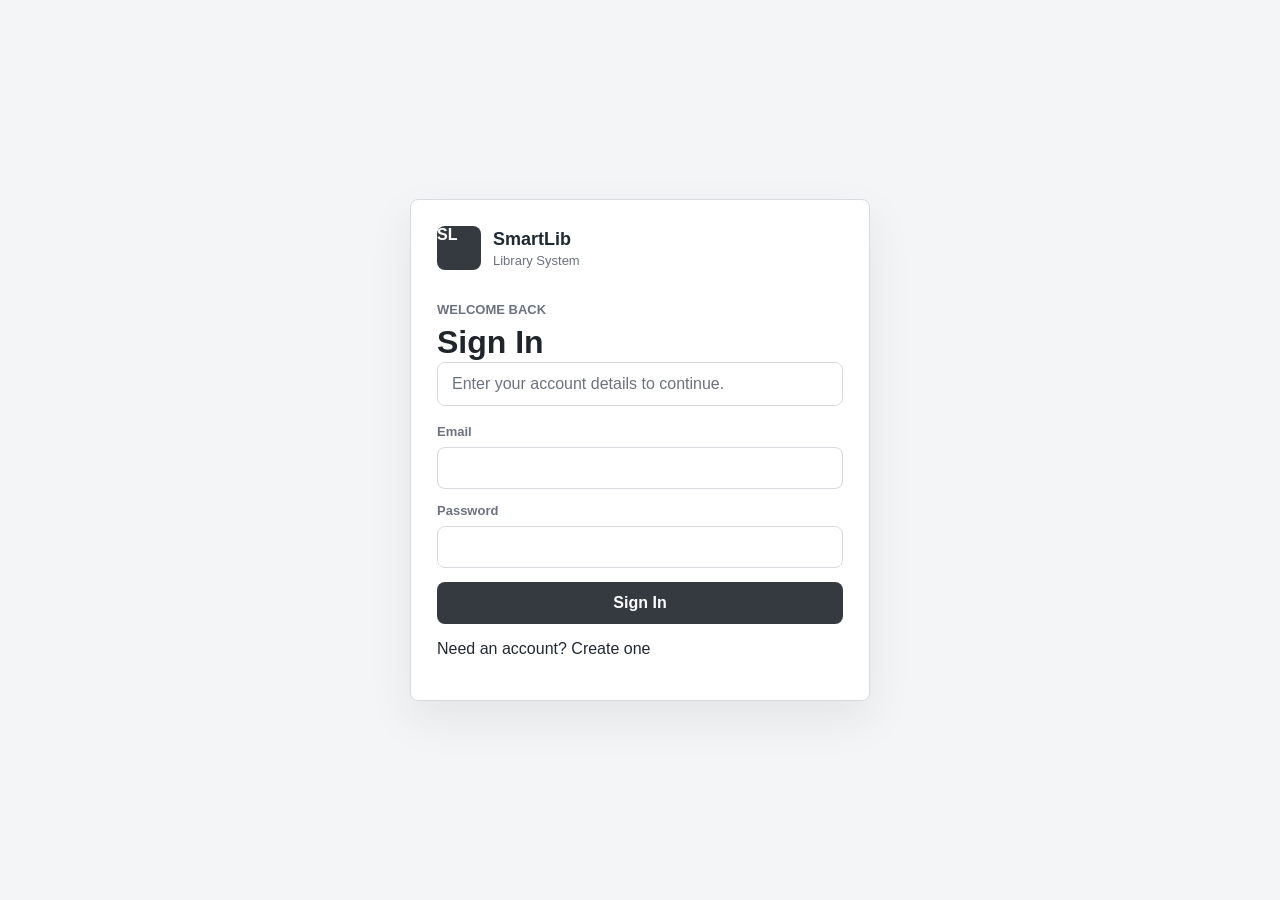
==== Frontend/index.html @ 1022c43b "feat: Enhance user authentication and dashboard functionality - Added Token, RefreshToken, and Expir" ====
<!DOCTYPE html>
<html lang="en">
<head>
    <meta charset="UTF-8">
    <meta name="viewport" content="width=device-width, initial-scale=1.0">
    <title>SmartLib Dashboard</title>
    <link rel="stylesheet" href="styles.css">
    <script src="app.js" defer></script>
</head>
<body data-page="dashboard">
    <div class="app-shell" id="dashboard-page">
        <aside class="sidebar">
            <div class="brand">
                <span class="brand-mark">SL</span>
                <div>
                    <strong>SmartLib</strong>
                    <span>Library System</span>
                </div>
            </div>

            <nav class="nav-list" aria-label="Main navigation">
                <a href="#" class="nav-link active">Borrow Records</a>
                <a href="#" class="nav-link">Books</a>
                <a href="#" class="nav-link">Students</a>
                <a href="#" class="nav-link">Teachers</a>
                <a href="#" class="nav-link">Fines</a>
            </nav>

            <div class="session-box" id="session-box">
                <span id="session-name">Signed in</span>
                <button class="text-button" id="logout-button" type="button">Logout</button>
            </div>
        </aside>

        <main class="main-content">
            <header class="topbar">
                <div>
                    <p class="eyebrow">Library Dashboard</p>
                    <h1>Borrow Records</h1>
                </div>
                <a href="#record-form" class="primary-action" id="new-record-link">New Record</a>
            </header>

            <section class="status-line" id="message" role="status" aria-live="polite">
                Loading dashboard.
            </section>

            <section class="stats-grid" aria-label="Borrow record summary">
                <article class="stat-card">
                    <span>Total Records</span>
                    <strong id="stat-total">0</strong>
                </article>
                <article class="stat-card">
                    <span>Borrowed</span>
                    <strong id="stat-borrowed">0</strong>
                </article>
                <article class="stat-card">
                    <span>Overdue</span>
                    <strong id="stat-overdue">0</strong>
                </article>
                <article class="stat-card">
                    <span>Returned</span>
                    <strong id="stat-returned">0</strong>
                </article>
            </section>

            <section class="toolbar" aria-label="Record controls">
                <label class="search-box">
                    <span>Search</span>
                    <input id="search-input" type="search" placeholder="User ID, Book ID, or status">
                </label>

                <label>
                    <span>Status</span>
                    <select id="status-filter">
                        <option value="">All</option>
                        <option value="BORROWED">Borrowed</option>
                        <option value="RETURNED">Returned</option>
                        <option value="OVERDUE">Overdue</option>
                        <option value="LOST">Lost</option>
                    </select>
                </label>

                <div class="toolbar-actions">
                    <button class="secondary-action" id="load-all-button" type="button">All</button>
                    <button class="secondary-action" id="load-mine-button" type="button">Mine</button>
                    <button class="secondary-action" id="load-overdue-button" type="button">Overdue</button>
                    <button class="secondary-action" id="load-returned-button" type="button">Returned</button>
                </div>
            </section>

            <section class="content-grid">
                <form class="panel record-form" id="record-form">
                    <div class="section-heading">
                        <h2 id="form-title">Create Borrow Record</h2>
                        <span id="editing-label">New</span>
                    </div>

                    <label>
                        <span>User ID</span>
                        <input id="user-id" type="text" name="userId" placeholder="Enter user ID" required>
                    </label>

                    <label>
                        <span>Book ID</span>
                        <input id="book-id" type="number" name="bookId" min="1" placeholder="Enter book ID" required>
                    </label>

                    <div class="form-row">
                        <label>
                            <span>Borrow Date</span>
                            <input id="borrow-date" type="date" name="borrowDate" required>
                        </label>
                        <label>
                            <span>Due Date</span>
                            <input id="due-date" type="date" name="dueDate" required>
                        </label>
                    </div>

                    <label>
                        <span>Return Date</span>
                        <input id="return-date" type="date" name="returnDate">
                    </label>

                    <label>
                        <span>Status</span>
                        <select id="record-status" name="status">
                            <option value="BORROWED">BORROWED</option>
                            <option value="RETURNED">RETURNED</option>
                            <option value="OVERDUE">OVERDUE</option>
                            <option value="LOST">LOST</option>
                        </select>
                    </label>

                    <div class="form-actions">
                        <button class="secondary-action" id="cancel-edit-button" type="button">Cancel</button>
                        <button class="primary-action" type="submit">Save Record</button>
                    </div>
                </form>

                <section class="panel records-panel">
                    <div class="section-heading">
                        <h2>Records</h2>
                        <span id="record-count">0 shown</span>
                    </div>

                    <div class="table-wrap">
                        <table>
                            <thead>
                                <tr>
                                    <th>Record ID</th>
                                    <th>User ID</th>
                                    <th>Book ID</th>
                                    <th>Borrow Date</th>
                                    <th>Due Date</th>
                                    <th>Return Date</th>
                                    <th>Status</th>
                                    <th>Actions</th>
                                </tr>
                            </thead>
                            <tbody id="records-body">
                                <tr>
                                    <td colspan="8" class="empty-cell">No records loaded.</td>
                                </tr>
                            </tbody>
                        </table>
                    </div>
                </section>
            </section>
        </main>
    </div>
</body>
</html>
---- Frontend/styles.css ----
:root {
    --white: #ffffff;
    --page: #f4f5f7;
    --soft: #f8f9fa;
    --line: #d7dbe0;
    --muted: #6b7280;
    --text: #1f2933;
    --dark: #343a40;
    --darker: #20252b;
    --shadow: 0 18px 45px rgba(32, 37, 43, 0.08);
}

* {
    box-sizing: border-box;
}

body {
    margin: 0;
    min-height: 100vh;
    background: var(--page);
    color: var(--text);
    font-family: Arial, Helvetica, sans-serif;
}

button,
input,
select {
    font: inherit;
}

a {
    color: inherit;
    text-decoration: none;
}

.hidden {
    display: none !important;
}

.auth-page {
    display: grid;
    min-height: 100vh;
    place-items: center;
    padding: 24px;
}

.auth-panel {
    width: min(100%, 460px);
    border: 1px solid var(--line);
    border-radius: 8px;
    background: var(--white);
    box-shadow: var(--shadow);
    padding: 26px;
}

.auth-brand {
    margin-bottom: 24px;
}

.auth-tabs {
    display: grid;
    grid-template-columns: repeat(2, minmax(0, 1fr));
    gap: 8px;
    margin-bottom: 14px;
}

.auth-tab {
    min-height: 42px;
    border: 1px solid var(--line);
    border-radius: 8px;
    background: var(--white);
    color: var(--muted);
    cursor: pointer;
    font-weight: 700;
}

.auth-tab.active,
.auth-tab:hover {
    background: var(--dark);
    border-color: var(--dark);
    color: var(--white);
}

.auth-message {
    margin-bottom: 16px;
}

.auth-form {
    display: grid;
    gap: 14px;
}

.app-shell {
    display: grid;
    grid-template-columns: 280px minmax(0, 1fr);
    min-height: 100vh;
}

.sidebar {
    background: var(--white);
    border-right: 1px solid var(--line);
    padding: 24px;
}

.brand {
    display: flex;
    align-items: center;
    gap: 12px;
    margin-bottom: 32px;
}

.brand-mark {
    display: grid;
    place-items: center;
    width: 44px;
    height: 44px;
    border-radius: 8px;
    background: var(--dark);
    color: var(--white);
    font-weight: 700;
}

.brand strong,
.brand span {
    display: block;
}

.brand strong {
    font-size: 18px;
}

.brand div span {
    margin-top: 3px;
    color: var(--muted);
    font-size: 13px;
}

.nav-list {
    display: grid;
    gap: 8px;
}

.nav-link {
    border-radius: 8px;
    color: var(--muted);
    padding: 12px 14px;
    transition: background 160ms ease, color 160ms ease;
}

.nav-link:hover,
.nav-link.active {
    background: var(--soft);
    color: var(--text);
}

.login-panel {
    display: grid;
    gap: 14px;
    margin-top: 28px;
    padding-top: 24px;
    border-top: 1px solid var(--line);
}

.login-panel form {
    display: grid;
    gap: 14px;
}

.session-box {
    display: flex;
    align-items: center;
    justify-content: space-between;
    gap: 10px;
    border: 1px solid var(--line);
    border-radius: 8px;
    background: var(--soft);
    padding: 10px 12px;
    color: var(--muted);
    font-size: 13px;
}

.sidebar .session-box {
    margin-top: 28px;
}

.text-button {
    border: 0;
    background: transparent;
    color: var(--dark);
    cursor: pointer;
    font-weight: 700;
    padding: 0;
}

.main-content {
    min-width: 0;
    padding: 32px;
}

.topbar {
    display: flex;
    align-items: center;
    justify-content: space-between;
    gap: 20px;
    margin-bottom: 16px;
}

.eyebrow {
    margin: 0 0 6px;
    color: var(--muted);
    font-size: 13px;
    font-weight: 700;
    text-transform: uppercase;
}

h1,
h2 {
    margin: 0;
    color: var(--darker);
}

h1 {
    font-size: 32px;
    line-height: 1.2;
}

h2 {
    font-size: 18px;
}

.status-line {
    border: 1px solid var(--line);
    border-radius: 8px;
    background: var(--white);
    color: var(--muted);
    margin-bottom: 18px;
    min-height: 44px;
    padding: 12px 14px;
}

.status-line.error {
    color: var(--darker);
    border-color: #b7bcc2;
    background: #eeeeee;
}

.primary-action,
.secondary-action,
.table-button {
    display: inline-flex;
    align-items: center;
    justify-content: center;
    border: 1px solid transparent;
    border-radius: 8px;
    min-height: 42px;
    padding: 0 16px;
    cursor: pointer;
    font-weight: 700;
}

.primary-action {
    background: var(--dark);
    color: var(--white);
}

.secondary-action,
.table-button {
    background: var(--white);
    border-color: var(--line);
    color: var(--text);
}

.primary-action:hover {
    background: var(--darker);
}

.secondary-action:hover,
.table-button:hover {
    background: var(--soft);
}

button:disabled {
    cursor: not-allowed;
    opacity: 0.55;
}

.full-width {
    width: 100%;
}

.stats-grid {
    display: grid;
    grid-template-columns: repeat(4, minmax(0, 1fr));
    gap: 16px;
    margin-bottom: 18px;
}

.stat-card,
.panel,
.toolbar {
    background: var(--white);
    border: 1px solid var(--line);
    border-radius: 8px;
    box-shadow: var(--shadow);
}

.stat-card {
    padding: 20px;
}

.stat-card span {
    color: var(--muted);
    font-size: 14px;
}

.stat-card strong {
    display: block;
    margin-top: 12px;
    font-size: 30px;
    line-height: 1;
}

.toolbar {
    display: grid;
    grid-template-columns: minmax(220px, 1fr) 190px minmax(360px, auto);
    gap: 14px;
    align-items: end;
    margin-bottom: 18px;
    padding: 18px;
}

.toolbar-actions {
    display: grid;
    grid-template-columns: repeat(4, minmax(74px, 1fr));
    gap: 8px;
}

label {
    display: grid;
    gap: 8px;
    color: var(--muted);
    font-size: 13px;
    font-weight: 700;
}

input,
select {
    width: 100%;
    min-height: 42px;
    border: 1px solid var(--line);
    border-radius: 8px;
    background: var(--white);
    color: var(--text);
    padding: 0 12px;
    outline: none;
}

input:focus,
select:focus {
    border-color: var(--dark);
    box-shadow: 0 0 0 3px rgba(52, 58, 64, 0.12);
}

.content-grid {
    display: grid;
    grid-template-columns: 360px minmax(0, 1fr);
    gap: 18px;
    align-items: start;
}

.panel {
    padding: 20px;
}

.section-heading {
    display: flex;
    align-items: center;
    justify-content: space-between;
    gap: 12px;
    margin-bottom: 18px;
}

.section-heading span {
    color: var(--muted);
    font-size: 13px;
}

.record-form {
    display: grid;
    gap: 16px;
}

.form-row {
    display: grid;
    grid-template-columns: repeat(2, minmax(0, 1fr));
    gap: 12px;
}

.form-actions {
    display: flex;
    justify-content: flex-end;
    gap: 10px;
    padding-top: 4px;
}

.records-panel {
    min-width: 0;
}

.table-wrap {
    overflow-x: auto;
}

table {
    width: 100%;
    min-width: 920px;
    border-collapse: collapse;
}

th,
td {
    border-bottom: 1px solid var(--line);
    padding: 14px 12px;
    text-align: left;
    white-space: nowrap;
}

th {
    background: var(--soft);
    color: var(--muted);
    font-size: 12px;
    text-transform: uppercase;
}

td {
    color: var(--text);
    font-size: 14px;
}

tbody tr:hover {
    background: var(--soft);
}

.empty-cell {
    color: var(--muted);
    text-align: center;
}

.status {
    display: inline-flex;
    align-items: center;
    min-height: 28px;
    border-radius: 8px;
    padding: 0 10px;
    background: #eceff1;
    color: #343a40;
    font-size: 12px;
    font-weight: 700;
}

.status.overdue,
.status.lost {
    background: #dedede;
    color: #20252b;
}

.status.returned {
    background: #f1f3f5;
    color: #495057;
}

.row-actions {
    display: flex;
    align-items: center;
    gap: 8px;
}

.muted-text {
    color: var(--muted);
    font-size: 13px;
}

.table-button {
    min-height: 34px;
    padding: 0 12px;
    font-size: 13px;
}

@media (max-width: 1180px) {
    .app-shell {
        grid-template-columns: 1fr;
    }

    .sidebar {
        border-right: 0;
        border-bottom: 1px solid var(--line);
    }

    .nav-list {
        grid-template-columns: repeat(5, minmax(110px, 1fr));
        overflow-x: auto;
    }

    .stats-grid {
        grid-template-columns: repeat(2, minmax(0, 1fr));
    }

    .toolbar {
        grid-template-columns: 1fr 180px;
    }

    .toolbar-actions {
        grid-column: 1 / -1;
    }

    .content-grid {
        grid-template-columns: 1fr;
    }
}

@media (max-width: 720px) {
    .auth-page {
        padding: 16px;
    }

    .auth-panel {
        padding: 20px;
    }

    .main-content,
    .sidebar {
        padding: 20px;
    }

    .topbar {
        align-items: stretch;
        flex-direction: column;
    }

    .topbar .primary-action {
        width: 100%;
    }

    .stats-grid,
    .toolbar,
    .form-row,
    .toolbar-actions {
        grid-template-columns: 1fr;
    }

    h1 {
        font-size: 28px;
    }
}
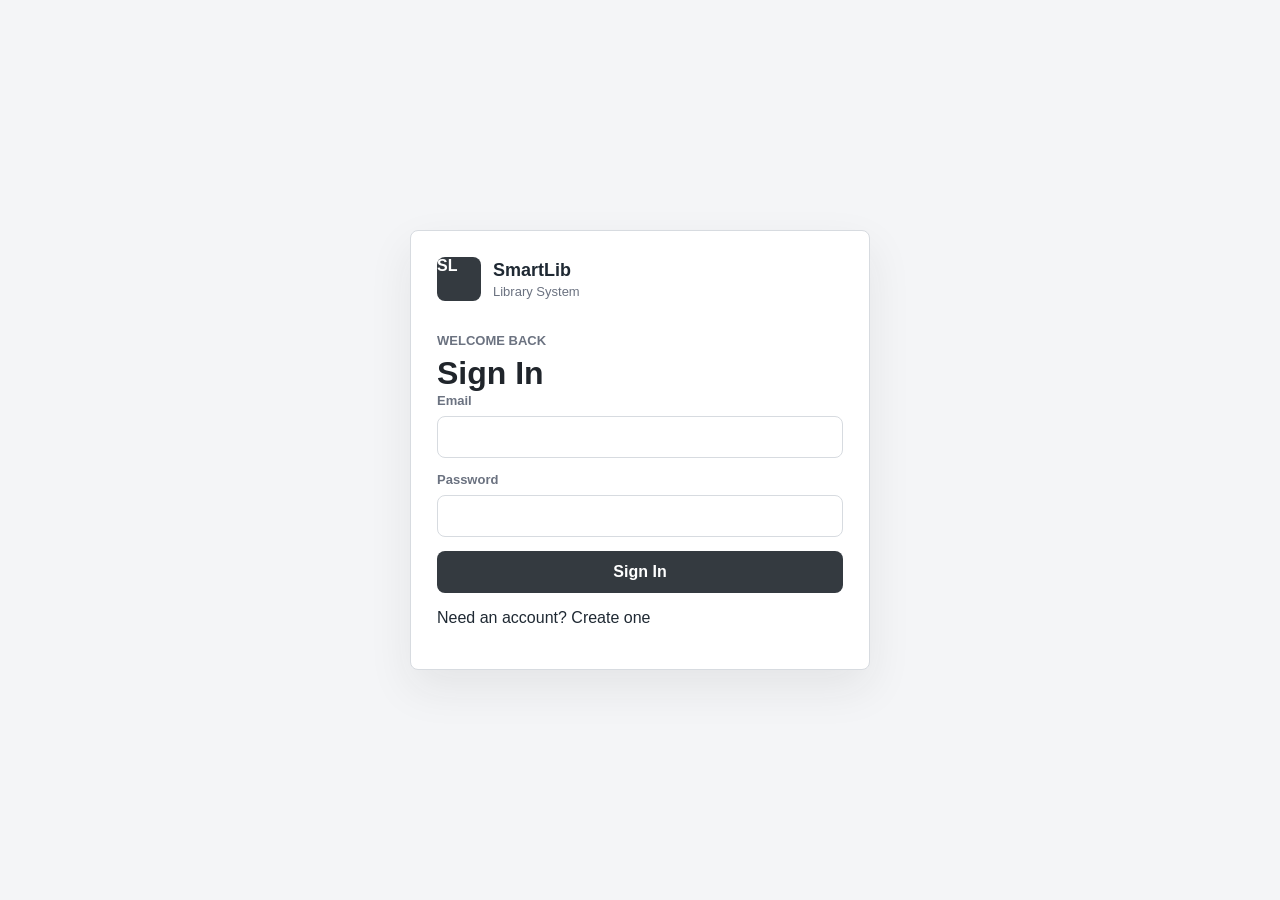
==== commit 50be475a: "Implement toast notification system for enhanced user feedback - Removed legacy status-line elements" ====
--- a/Frontend/index.html
+++ b/Frontend/index.html
@@ -1,5 +1,6 @@
 <!DOCTYPE html>
 <html lang="en">
+
 <head>
     <meta charset="UTF-8">
     <meta name="viewport" content="width=device-width, initial-scale=1.0">
@@ -7,6 +8,7 @@
     <link rel="stylesheet" href="styles.css">
     <script src="app.js" defer></script>
 </head>
+
 <body data-page="dashboard">
     <div class="app-shell" id="dashboard-page">
         <aside class="sidebar">
@@ -19,11 +21,10 @@
             </div>
 
             <nav class="nav-list" aria-label="Main navigation">
-                <a href="#" class="nav-link active">Borrow Records</a>
-                <a href="#" class="nav-link">Books</a>
-                <a href="#" class="nav-link">Students</a>
-                <a href="#" class="nav-link">Teachers</a>
-                <a href="#" class="nav-link">Fines</a>
+                <a href="#" class="nav-link active" data-section="borrow-records">Borrow Records</a>
+                <a href="#" class="nav-link" data-section="books">Books</a>
+                <a href="#" class="nav-link admin-only hidden" data-section="students">Students</a>
+                <a href="#" class="nav-link" data-section="fines">Fines</a>
             </nav>
 
             <div class="session-box" id="session-box">
@@ -33,115 +34,304 @@
         </aside>
 
         <main class="main-content">
-            <header class="topbar">
-                <div>
-                    <p class="eyebrow">Library Dashboard</p>
-                    <h1>Borrow Records</h1>
-                </div>
-                <a href="#record-form" class="primary-action" id="new-record-link">New Record</a>
-            </header>
-
-            <section class="status-line" id="message" role="status" aria-live="polite">
-                Loading dashboard.
-            </section>
-
-            <section class="stats-grid" aria-label="Borrow record summary">
-                <article class="stat-card">
-                    <span>Total Records</span>
-                    <strong id="stat-total">0</strong>
-                </article>
-                <article class="stat-card">
-                    <span>Borrowed</span>
-                    <strong id="stat-borrowed">0</strong>
-                </article>
-                <article class="stat-card">
-                    <span>Overdue</span>
-                    <strong id="stat-overdue">0</strong>
-                </article>
-                <article class="stat-card">
-                    <span>Returned</span>
-                    <strong id="stat-returned">0</strong>
-                </article>
-            </section>
-
-            <section class="toolbar" aria-label="Record controls">
-                <label class="search-box">
-                    <span>Search</span>
-                    <input id="search-input" type="search" placeholder="User ID, Book ID, or status">
-                </label>
-
-                <label>
-                    <span>Status</span>
-                    <select id="status-filter">
-                        <option value="">All</option>
-                        <option value="BORROWED">Borrowed</option>
-                        <option value="RETURNED">Returned</option>
-                        <option value="OVERDUE">Overdue</option>
-                        <option value="LOST">Lost</option>
-                    </select>
-                </label>
-
-                <div class="toolbar-actions">
-                    <button class="secondary-action" id="load-all-button" type="button">All</button>
-                    <button class="secondary-action" id="load-mine-button" type="button">Mine</button>
-                    <button class="secondary-action" id="load-overdue-button" type="button">Overdue</button>
-                    <button class="secondary-action" id="load-returned-button" type="button">Returned</button>
-                </div>
-            </section>
-
-            <section class="content-grid">
-                <form class="panel record-form" id="record-form">
-                    <div class="section-heading">
-                        <h2 id="form-title">Create Borrow Record</h2>
-                        <span id="editing-label">New</span>
-                    </div>
-
-                    <label>
-                        <span>User ID</span>
-                        <input id="user-id" type="text" name="userId" placeholder="Enter user ID" required>
-                    </label>
-
-                    <label>
-                        <span>Book ID</span>
-                        <input id="book-id" type="number" name="bookId" min="1" placeholder="Enter book ID" required>
-                    </label>
-
-                    <div class="form-row">
-                        <label>
-                            <span>Borrow Date</span>
-                            <input id="borrow-date" type="date" name="borrowDate" required>
-                        </label>
-                        <label>
-                            <span>Due Date</span>
-                            <input id="due-date" type="date" name="dueDate" required>
-                        </label>
-                    </div>
-
-                    <label>
-                        <span>Return Date</span>
-                        <input id="return-date" type="date" name="returnDate">
+            <!-- ====== BORROW RECORDS SECTION ====== -->
+            <section class="dashboard-section" id="section-borrow-records">
+                <header class="topbar">
+                    <div>
+                        <p class="eyebrow">Library Dashboard</p>
+                        <h1>Borrow Records</h1>
+                    </div>
+                    <a href="#record-form" class="primary-action" id="new-record-link">New Record</a>
+                </header>
+
+                <div id="toast-container" class="toast-container"></div>
+
+                <section class="stats-grid" aria-label="Borrow record summary">
+                    <article class="stat-card">
+                        <span>Total Records</span>
+                        <strong id="stat-total">0</strong>
+                    </article>
+                    <article class="stat-card">
+                        <span>Borrowed</span>
+                        <strong id="stat-borrowed">0</strong>
+                    </article>
+                    <article class="stat-card">
+                        <span>Overdue</span>
+                        <strong id="stat-overdue">0</strong>
+                    </article>
+                    <article class="stat-card">
+                        <span>Returned</span>
+                        <strong id="stat-returned">0</strong>
+                    </article>
+                </section>
+
+                <section class="toolbar" aria-label="Record controls">
+                    <label class="search-box">
+                        <span>Search</span>
+                        <input id="search-input" type="search" placeholder="User ID, Book ID, or status">
                     </label>
 
                     <label>
                         <span>Status</span>
-                        <select id="record-status" name="status">
-                            <option value="BORROWED">BORROWED</option>
-                            <option value="RETURNED">RETURNED</option>
-                            <option value="OVERDUE">OVERDUE</option>
-                            <option value="LOST">LOST</option>
+                        <select id="status-filter">
+                            <option value="">All</option>
+                            <option value="BORROWED">Borrowed</option>
+                            <option value="RETURNED">Returned</option>
+                            <option value="OVERDUE">Overdue</option>
+                            <option value="LOST">Lost</option>
                         </select>
                     </label>
 
-                    <div class="form-actions">
-                        <button class="secondary-action" id="cancel-edit-button" type="button">Cancel</button>
-                        <button class="primary-action" type="submit">Save Record</button>
-                    </div>
-                </form>
-
-                <section class="panel records-panel">
+                    <div class="toolbar-actions">
+                        <button class="secondary-action" id="load-all-button" type="button">All</button>
+                        <button class="secondary-action" id="load-mine-button" type="button">Mine</button>
+                        <button class="secondary-action" id="load-overdue-button" type="button">Overdue</button>
+                        <button class="secondary-action" id="load-returned-button" type="button">Returned</button>
+                    </div>
+                </section>
+
+                <section class="content-grid">
+                    <form class="panel record-form" id="record-form">
+                        <div class="section-heading">
+                            <h2 id="form-title">Create Borrow Record</h2>
+                            <span id="editing-label">New</span>
+                        </div>
+
+                        <label>
+                            <span>User ID</span>
+                            <input id="user-id" type="text" name="userId" placeholder="Enter user ID" required>
+                        </label>
+
+                        <label>
+                            <span>Book ID</span>
+                            <input id="book-id" type="number" name="bookId" min="1" placeholder="Enter book ID"
+                                required>
+                        </label>
+
+                        <div class="form-row">
+                            <label>
+                                <span>Borrow Date</span>
+                                <input id="borrow-date" type="date" name="borrowDate" required>
+                            </label>
+                            <label>
+                                <span>Due Date</span>
+                                <input id="due-date" type="date" name="dueDate" required>
+                            </label>
+                        </div>
+
+                        <label>
+                            <span>Return Date</span>
+                            <input id="return-date" type="date" name="returnDate">
+                        </label>
+
+                        <label>
+                            <span>Status</span>
+                            <select id="record-status" name="status">
+                                <option value="BORROWED">BORROWED</option>
+                                <option value="RETURNED">RETURNED</option>
+                                <option value="OVERDUE">OVERDUE</option>
+                                <option value="LOST">LOST</option>
+                            </select>
+                        </label>
+
+                        <div class="form-actions">
+                            <button class="secondary-action" id="cancel-edit-button" type="button">Cancel</button>
+                            <button class="primary-action" type="submit">Save Record</button>
+                        </div>
+                    </form>
+
+                    <section class="panel records-panel">
+                        <div class="section-heading">
+                            <h2>Records</h2>
+                            <span id="record-count">0 shown</span>
+                        </div>
+
+                        <div class="table-wrap">
+                            <table>
+                                <thead>
+                                    <tr>
+                                        <th>Record ID</th>
+                                        <th>User ID</th>
+                                        <th>Book ID</th>
+                                        <th>Borrow Date</th>
+                                        <th>Due Date</th>
+                                        <th>Return Date</th>
+                                        <th>Status</th>
+                                        <th>Actions</th>
+                                    </tr>
+                                </thead>
+                                <tbody id="records-body">
+                                    <tr>
+                                        <td colspan="8" class="empty-cell">No records loaded.</td>
+                                    </tr>
+                                </tbody>
+                            </table>
+                        </div>
+                    </section>
+                </section>
+            </section>
+
+            <!-- ====== BOOKS SECTION ====== -->
+            <section class="dashboard-section hidden" id="section-books">
+                <header class="topbar">
+                    <div>
+                        <p class="eyebrow">Library Dashboard</p>
+                        <h1>Books</h1>
+                    </div>
+                    <a href="#book-form" class="primary-action" id="new-book-link">New Book</a>
+                </header>
+
+                <section class="toolbar" aria-label="Book controls">
+                    <label class="search-box">
+                        <span>Search by name</span>
+                        <input id="book-search" type="search" placeholder="Search by book title...">
+                    </label>
+                    <label>
+                        <span>&nbsp;</span>
+                        <button class="primary-action full-width" id="book-search-btn" type="button">Search</button>
+                    </label>
+                    <div class="toolbar-actions" style="grid-template-columns:1fr;">
+                        <button class="secondary-action" id="load-all-books" type="button">All Books</button>
+                    </div>
+                </section>
+
+                <section class="content-grid">
+                    <form class="panel record-form hidden" id="book-form">
+                        <div class="section-heading">
+                            <h2 id="book-form-title">Create Book</h2>
+                            <span id="book-editing-label">New</span>
+                        </div>
+
+                        <label>
+                            <span>Title</span>
+                            <input id="book-title" type="text" placeholder="Book title" required>
+                        </label>
+                        <label>
+                            <span>Author</span>
+                            <input id="book-author" type="text" placeholder="Author name" required>
+                        </label>
+                        <label>
+                            <span>ISBN</span>
+                            <input id="book-isbn" type="text" placeholder="ISBN">
+                        </label>
+                        <label>
+                            <span>Category</span>
+                            <input id="book-category" type="text" placeholder="e.g. Fiction, Science">
+                        </label>
+                        <div class="form-row">
+                            <label>
+                                <span>Published Year</span>
+                                <input id="book-year" type="number" placeholder="2024">
+                            </label>
+                            <label>
+                                <span>Available Copies</span>
+                                <input id="book-copies" type="number" value="1" min="0">
+                            </label>
+                        </div>
+
+                        <div class="form-actions">
+                            <button class="secondary-action" id="cancel-book-edit" type="button">Cancel</button>
+                            <button class="primary-action" id="save-book-btn" type="button">Save Book</button>
+                        </div>
+                    </form>
+
+                    <section class="panel records-panel">
+                        <div class="section-heading">
+                            <h2>Books</h2>
+                            <span id="book-count">0 shown</span>
+                        </div>
+
+                        <div class="table-wrap">
+                            <table>
+                                <thead>
+                                    <tr>
+                                        <th>ID</th>
+                                        <th>Title</th>
+                                        <th>Author</th>
+                                        <th>ISBN</th>
+                                        <th>Category</th>
+                                        <th>Year</th>
+                                        <th>Copies</th>
+                                        <th>Actions</th>
+                                    </tr>
+                                </thead>
+                                <tbody id="books-body">
+                                    <tr>
+                                        <td colspan="8" class="empty-cell">No books loaded.</td>
+                                    </tr>
+                                </tbody>
+                            </table>
+                        </div>
+                    </section>
+                </section>
+            </section>
+
+            <!-- ====== STUDENTS SECTION ====== -->
+            <section class="dashboard-section hidden" id="section-students">
+                <header class="topbar">
+                    <div>
+                        <p class="eyebrow">Library Dashboard</p>
+                        <h1>Students</h1>
+                    </div>
+                </header>
+
+                <section class="toolbar" aria-label="Student controls" style="grid-template-columns:1fr auto;">
+                    <label>
+                        <span>&nbsp;</span>
+                        <button class="primary-action full-width" id="load-all-students" type="button">Refresh
+                            Students</button>
+                    </label>
+                </section>
+
+                <section class="panel">
                     <div class="section-heading">
-                        <h2>Records</h2>
-                        <span id="record-count">0 shown</span>
+                        <h2>Students</h2>
+                        <span id="student-count">0 shown</span>
+                    </div>
+
+                    <div class="table-wrap">
+                        <table>
+                            <thead>
+                                <tr>
+                                    <th>User ID</th>
+                                    <th>Email</th>
+                                    <th>Section</th>
+                                    <th>Year Level</th>
+                                    <th>Created At</th>
+                                    <th>Active</th>
+                                </tr>
+                            </thead>
+                            <tbody id="students-body">
+                                <tr>
+                                    <td colspan="6" class="empty-cell">No students loaded.</td>
+                                </tr>
+                            </tbody>
+                        </table>
+                    </div>
+                </section>
+            </section>
+
+            <!-- ====== FINES SECTION ====== -->
+            <section class="dashboard-section hidden" id="section-fines">
+                <header class="topbar">
+                    <div>
+                        <p class="eyebrow">Library Dashboard</p>
+                        <h1>Fines</h1>
+                    </div>
+                </header>
+
+                <section class="toolbar" aria-label="Fine controls" style="grid-template-columns:1fr auto;">
+                    <label>
+                        <span>&nbsp;</span>
+                        <button class="primary-action full-width" id="load-all-fines" type="button">Refresh
+                            Fines</button>
+                    </label>
+                </section>
+
+                <section class="panel">
+                    <div class="section-heading">
+                        <h2>Fines</h2>
+                        <span id="fine-count">0 shown</span>
                     </div>
 
                     <div class="table-wrap">
@@ -150,17 +340,16 @@
                                 <tr>
                                     <th>Record ID</th>
                                     <th>User ID</th>
-                                    <th>Book ID</th>
-                                    <th>Borrow Date</th>
-                                    <th>Due Date</th>
-                                    <th>Return Date</th>
+                                    <th>Amount</th>
                                     <th>Status</th>
+                                    <th>Paid At</th>
+                                    <th>Created At</th>
                                     <th>Actions</th>
                                 </tr>
                             </thead>
-                            <tbody id="records-body">
+                            <tbody id="fines-body">
                                 <tr>
-                                    <td colspan="8" class="empty-cell">No records loaded.</td>
+                                    <td colspan="7" class="empty-cell">No fines loaded.</td>
                                 </tr>
                             </tbody>
                         </table>
@@ -170,4 +359,5 @@
         </main>
     </div>
 </body>
-</html>
+
+</html>
--- a/Frontend/styles.css
+++ b/Frontend/styles.css
@@ -1,554 +1,690 @@
 :root {
-    --white: #ffffff;
-    --page: #f4f5f7;
-    --soft: #f8f9fa;
-    --line: #d7dbe0;
-    --muted: #6b7280;
-    --text: #1f2933;
-    --dark: #343a40;
-    --darker: #20252b;
-    --shadow: 0 18px 45px rgba(32, 37, 43, 0.08);
+  --white: #ffffff;
+  --page: #f4f5f7;
+  --soft: #f8f9fa;
+  --line: #d7dbe0;
+  --muted: #6b7280;
+  --text: #1f2933;
+  --dark: #343a40;
+  --darker: #20252b;
+  --shadow: 0 18px 45px rgba(32, 37, 43, 0.08);
 }
 
 * {
-    box-sizing: border-box;
+  box-sizing: border-box;
 }
 
 body {
-    margin: 0;
-    min-height: 100vh;
-    background: var(--page);
-    color: var(--text);
-    font-family: Arial, Helvetica, sans-serif;
+  margin: 0;
+  min-height: 100vh;
+  background: var(--page);
+  color: var(--text);
+  font-family: Arial, Helvetica, sans-serif;
 }
 
 button,
 input,
 select {
-    font: inherit;
+  font: inherit;
 }
 
 a {
-    color: inherit;
-    text-decoration: none;
+  color: inherit;
+  text-decoration: none;
 }
 
 .hidden {
-    display: none !important;
+  display: none !important;
 }
 
 .auth-page {
-    display: grid;
-    min-height: 100vh;
-    place-items: center;
-    padding: 24px;
+  display: grid;
+  min-height: 100vh;
+  place-items: center;
+  padding: 24px;
 }
 
 .auth-panel {
-    width: min(100%, 460px);
-    border: 1px solid var(--line);
-    border-radius: 8px;
-    background: var(--white);
-    box-shadow: var(--shadow);
-    padding: 26px;
+  width: min(100%, 460px);
+  border: 1px solid var(--line);
+  border-radius: 8px;
+  background: var(--white);
+  box-shadow: var(--shadow);
+  padding: 26px;
 }
 
 .auth-brand {
-    margin-bottom: 24px;
+  margin-bottom: 24px;
 }
 
 .auth-tabs {
-    display: grid;
-    grid-template-columns: repeat(2, minmax(0, 1fr));
-    gap: 8px;
-    margin-bottom: 14px;
+  display: grid;
+  grid-template-columns: repeat(2, minmax(0, 1fr));
+  gap: 8px;
+  margin-bottom: 14px;
 }
 
 .auth-tab {
-    min-height: 42px;
-    border: 1px solid var(--line);
-    border-radius: 8px;
-    background: var(--white);
-    color: var(--muted);
-    cursor: pointer;
-    font-weight: 700;
+  min-height: 42px;
+  border: 1px solid var(--line);
+  border-radius: 8px;
+  background: var(--white);
+  color: var(--muted);
+  cursor: pointer;
+  font-weight: 700;
 }
 
 .auth-tab.active,
 .auth-tab:hover {
-    background: var(--dark);
-    border-color: var(--dark);
-    color: var(--white);
+  background: var(--dark);
+  border-color: var(--dark);
+  color: var(--white);
 }
 
 .auth-message {
-    margin-bottom: 16px;
+  margin-bottom: 16px;
 }
 
 .auth-form {
-    display: grid;
-    gap: 14px;
+  display: grid;
+  gap: 14px;
 }
 
 .app-shell {
-    display: grid;
-    grid-template-columns: 280px minmax(0, 1fr);
-    min-height: 100vh;
+  display: grid;
+  grid-template-columns: 280px minmax(0, 1fr);
+  min-height: 100vh;
 }
 
 .sidebar {
-    background: var(--white);
-    border-right: 1px solid var(--line);
-    padding: 24px;
+  background: var(--white);
+  border-right: 1px solid var(--line);
+  padding: 24px;
 }
 
 .brand {
-    display: flex;
-    align-items: center;
-    gap: 12px;
-    margin-bottom: 32px;
+  display: flex;
+  align-items: center;
+  gap: 12px;
+  margin-bottom: 32px;
 }
 
 .brand-mark {
-    display: grid;
-    place-items: center;
-    width: 44px;
-    height: 44px;
-    border-radius: 8px;
-    background: var(--dark);
-    color: var(--white);
-    font-weight: 700;
+  display: grid;
+  place-items: center;
+  width: 44px;
+  height: 44px;
+  border-radius: 8px;
+  background: var(--dark);
+  color: var(--white);
+  font-weight: 700;
 }
 
 .brand strong,
 .brand span {
-    display: block;
+  display: block;
 }
 
 .brand strong {
-    font-size: 18px;
+  font-size: 18px;
 }
 
 .brand div span {
-    margin-top: 3px;
-    color: var(--muted);
-    font-size: 13px;
+  margin-top: 3px;
+  color: var(--muted);
+  font-size: 13px;
 }
 
 .nav-list {
-    display: grid;
-    gap: 8px;
+  display: grid;
+  gap: 8px;
 }
 
 .nav-link {
-    border-radius: 8px;
-    color: var(--muted);
-    padding: 12px 14px;
-    transition: background 160ms ease, color 160ms ease;
+  border-radius: 8px;
+  color: var(--muted);
+  padding: 12px 14px;
+  transition:
+    background 160ms ease,
+    color 160ms ease;
 }
 
 .nav-link:hover,
 .nav-link.active {
-    background: var(--soft);
-    color: var(--text);
+  background: var(--soft);
+  color: var(--text);
 }
 
 .login-panel {
-    display: grid;
-    gap: 14px;
-    margin-top: 28px;
-    padding-top: 24px;
-    border-top: 1px solid var(--line);
+  display: grid;
+  gap: 14px;
+  margin-top: 28px;
+  padding-top: 24px;
+  border-top: 1px solid var(--line);
 }
 
 .login-panel form {
-    display: grid;
-    gap: 14px;
+  display: grid;
+  gap: 14px;
 }
 
 .session-box {
-    display: flex;
-    align-items: center;
-    justify-content: space-between;
-    gap: 10px;
-    border: 1px solid var(--line);
-    border-radius: 8px;
-    background: var(--soft);
-    padding: 10px 12px;
-    color: var(--muted);
-    font-size: 13px;
+  display: flex;
+  align-items: center;
+  justify-content: space-between;
+  gap: 10px;
+  border: 1px solid var(--line);
+  border-radius: 8px;
+  background: var(--soft);
+  padding: 10px 12px;
+  color: var(--muted);
+  font-size: 13px;
 }
 
 .sidebar .session-box {
-    margin-top: 28px;
+  margin-top: 28px;
 }
 
 .text-button {
-    border: 0;
-    background: transparent;
-    color: var(--dark);
-    cursor: pointer;
-    font-weight: 700;
-    padding: 0;
+  border: 0;
+  background: transparent;
+  color: var(--dark);
+  cursor: pointer;
+  font-weight: 700;
+  padding: 0;
 }
 
 .main-content {
-    min-width: 0;
-    padding: 32px;
+  min-width: 0;
+  padding: 32px;
 }
 
 .topbar {
-    display: flex;
-    align-items: center;
-    justify-content: space-between;
-    gap: 20px;
-    margin-bottom: 16px;
+  display: flex;
+  align-items: center;
+  justify-content: space-between;
+  gap: 20px;
+  margin-bottom: 16px;
 }
 
 .eyebrow {
-    margin: 0 0 6px;
-    color: var(--muted);
-    font-size: 13px;
-    font-weight: 700;
-    text-transform: uppercase;
+  margin: 0 0 6px;
+  color: var(--muted);
+  font-size: 13px;
+  font-weight: 700;
+  text-transform: uppercase;
 }
 
 h1,
 h2 {
-    margin: 0;
-    color: var(--darker);
+  margin: 0;
+  color: var(--darker);
 }
 
 h1 {
-    font-size: 32px;
-    line-height: 1.2;
+  font-size: 32px;
+  line-height: 1.2;
 }
 
 h2 {
-    font-size: 18px;
+  font-size: 18px;
 }
 
 .status-line {
-    border: 1px solid var(--line);
-    border-radius: 8px;
-    background: var(--white);
-    color: var(--muted);
-    margin-bottom: 18px;
-    min-height: 44px;
-    padding: 12px 14px;
+  border: 1px solid var(--line);
+  border-radius: 8px;
+  background: var(--white);
+  color: var(--muted);
+  margin-bottom: 18px;
+  min-height: 44px;
+  padding: 12px 14px;
 }
 
 .status-line.error {
-    color: var(--darker);
-    border-color: #b7bcc2;
-    background: #eeeeee;
+  color: var(--darker);
+  border-color: #b7bcc2;
+  background: #eeeeee;
 }
 
 .primary-action,
 .secondary-action,
 .table-button {
-    display: inline-flex;
-    align-items: center;
-    justify-content: center;
-    border: 1px solid transparent;
-    border-radius: 8px;
-    min-height: 42px;
-    padding: 0 16px;
-    cursor: pointer;
-    font-weight: 700;
+  display: inline-flex;
+  align-items: center;
+  justify-content: center;
+  border: 1px solid transparent;
+  border-radius: 8px;
+  min-height: 42px;
+  padding: 0 16px;
+  cursor: pointer;
+  font-weight: 700;
 }
 
 .primary-action {
-    background: var(--dark);
-    color: var(--white);
+  background: var(--dark);
+  color: var(--white);
 }
 
 .secondary-action,
 .table-button {
-    background: var(--white);
-    border-color: var(--line);
-    color: var(--text);
+  background: var(--white);
+  border-color: var(--line);
+  color: var(--text);
 }
 
 .primary-action:hover {
-    background: var(--darker);
+  background: var(--darker);
 }
 
 .secondary-action:hover,
 .table-button:hover {
-    background: var(--soft);
+  background: var(--soft);
 }
 
 button:disabled {
-    cursor: not-allowed;
-    opacity: 0.55;
+  cursor: not-allowed;
+  opacity: 0.55;
 }
 
 .full-width {
-    width: 100%;
+  width: 100%;
 }
 
 .stats-grid {
-    display: grid;
-    grid-template-columns: repeat(4, minmax(0, 1fr));
-    gap: 16px;
-    margin-bottom: 18px;
+  display: grid;
+  grid-template-columns: repeat(4, minmax(0, 1fr));
+  gap: 16px;
+  margin-bottom: 18px;
 }
 
 .stat-card,
 .panel,
 .toolbar {
-    background: var(--white);
-    border: 1px solid var(--line);
-    border-radius: 8px;
-    box-shadow: var(--shadow);
+  background: var(--white);
+  border: 1px solid var(--line);
+  border-radius: 8px;
+  box-shadow: var(--shadow);
 }
 
 .stat-card {
-    padding: 20px;
+  padding: 20px;
 }
 
 .stat-card span {
-    color: var(--muted);
-    font-size: 14px;
+  color: var(--muted);
+  font-size: 14px;
 }
 
 .stat-card strong {
-    display: block;
-    margin-top: 12px;
-    font-size: 30px;
-    line-height: 1;
+  display: block;
+  margin-top: 12px;
+  font-size: 30px;
+  line-height: 1;
 }
 
 .toolbar {
-    display: grid;
-    grid-template-columns: minmax(220px, 1fr) 190px minmax(360px, auto);
-    gap: 14px;
-    align-items: end;
-    margin-bottom: 18px;
-    padding: 18px;
+  display: grid;
+  grid-template-columns: minmax(220px, 1fr) 190px minmax(360px, auto);
+  gap: 14px;
+  align-items: end;
+  margin-bottom: 18px;
+  padding: 18px;
 }
 
 .toolbar-actions {
-    display: grid;
-    grid-template-columns: repeat(4, minmax(74px, 1fr));
-    gap: 8px;
+  display: grid;
+  grid-template-columns: repeat(4, minmax(74px, 1fr));
+  gap: 8px;
 }
 
 label {
-    display: grid;
-    gap: 8px;
-    color: var(--muted);
-    font-size: 13px;
-    font-weight: 700;
+  display: grid;
+  gap: 8px;
+  color: var(--muted);
+  font-size: 13px;
+  font-weight: 700;
 }
 
 input,
 select {
-    width: 100%;
-    min-height: 42px;
-    border: 1px solid var(--line);
-    border-radius: 8px;
-    background: var(--white);
-    color: var(--text);
-    padding: 0 12px;
-    outline: none;
+  width: 100%;
+  min-height: 42px;
+  border: 1px solid var(--line);
+  border-radius: 8px;
+  background: var(--white);
+  color: var(--text);
+  padding: 0 12px;
+  outline: none;
 }
 
 input:focus,
 select:focus {
-    border-color: var(--dark);
-    box-shadow: 0 0 0 3px rgba(52, 58, 64, 0.12);
+  border-color: var(--dark);
+  box-shadow: 0 0 0 3px rgba(52, 58, 64, 0.12);
 }
 
 .content-grid {
-    display: grid;
-    grid-template-columns: 360px minmax(0, 1fr);
-    gap: 18px;
-    align-items: start;
+  display: grid;
+  grid-template-columns: 360px minmax(0, 1fr);
+  gap: 18px;
+  align-items: start;
 }
 
 .panel {
-    padding: 20px;
+  padding: 20px;
 }
 
 .section-heading {
-    display: flex;
-    align-items: center;
-    justify-content: space-between;
-    gap: 12px;
-    margin-bottom: 18px;
+  display: flex;
+  align-items: center;
+  justify-content: space-between;
+  gap: 12px;
+  margin-bottom: 18px;
 }
 
 .section-heading span {
-    color: var(--muted);
-    font-size: 13px;
+  color: var(--muted);
+  font-size: 13px;
 }
 
 .record-form {
-    display: grid;
-    gap: 16px;
+  display: grid;
+  gap: 16px;
 }
 
 .form-row {
-    display: grid;
-    grid-template-columns: repeat(2, minmax(0, 1fr));
-    gap: 12px;
+  display: grid;
+  grid-template-columns: repeat(2, minmax(0, 1fr));
+  gap: 12px;
 }
 
 .form-actions {
-    display: flex;
-    justify-content: flex-end;
-    gap: 10px;
-    padding-top: 4px;
+  display: flex;
+  justify-content: flex-end;
+  gap: 10px;
+  padding-top: 4px;
 }
 
 .records-panel {
-    min-width: 0;
+  min-width: 0;
 }
 
 .table-wrap {
-    overflow-x: auto;
+  overflow-x: auto;
 }
 
 table {
-    width: 100%;
-    min-width: 920px;
-    border-collapse: collapse;
+  width: 100%;
+  min-width: 920px;
+  border-collapse: collapse;
 }
 
 th,
 td {
-    border-bottom: 1px solid var(--line);
-    padding: 14px 12px;
-    text-align: left;
-    white-space: nowrap;
+  border-bottom: 1px solid var(--line);
+  padding: 14px 12px;
+  text-align: left;
+  white-space: nowrap;
 }
 
 th {
-    background: var(--soft);
-    color: var(--muted);
-    font-size: 12px;
-    text-transform: uppercase;
+  background: var(--soft);
+  color: var(--muted);
+  font-size: 12px;
+  text-transform: uppercase;
 }
 
 td {
-    color: var(--text);
-    font-size: 14px;
+  color: var(--text);
+  font-size: 14px;
 }
 
 tbody tr:hover {
-    background: var(--soft);
+  background: var(--soft);
 }
 
 .empty-cell {
-    color: var(--muted);
-    text-align: center;
+  color: var(--muted);
+  text-align: center;
 }
 
 .status {
-    display: inline-flex;
-    align-items: center;
-    min-height: 28px;
-    border-radius: 8px;
-    padding: 0 10px;
-    background: #eceff1;
-    color: #343a40;
-    font-size: 12px;
-    font-weight: 700;
+  display: inline-flex;
+  align-items: center;
+  min-height: 28px;
+  border-radius: 8px;
+  padding: 0 10px;
+  background: #eceff1;
+  color: #343a40;
+  font-size: 12px;
+  font-weight: 700;
 }
 
 .status.overdue,
 .status.lost {
-    background: #dedede;
-    color: #20252b;
+  background: #dedede;
+  color: #20252b;
 }
 
 .status.returned {
-    background: #f1f3f5;
-    color: #495057;
+  background: #f1f3f5;
+  color: #495057;
 }
 
 .row-actions {
-    display: flex;
-    align-items: center;
-    gap: 8px;
+  display: flex;
+  align-items: center;
+  gap: 8px;
 }
 
 .muted-text {
-    color: var(--muted);
-    font-size: 13px;
+  color: var(--muted);
+  font-size: 13px;
 }
 
 .table-button {
-    min-height: 34px;
-    padding: 0 12px;
-    font-size: 13px;
+  min-height: 34px;
+  padding: 0 12px;
+  font-size: 13px;
+}
+
+/* ============================================================
+   TOAST NOTIFICATION SYSTEM
+   ============================================================ */
+.toast-container {
+  position: fixed;
+  top: 20px;
+  right: 20px;
+  z-index: 10000;
+  display: grid;
+  gap: 10px;
+  max-width: 420px;
+  width: 100%;
+  pointer-events: none;
+}
+
+.toast {
+  display: flex;
+  align-items: flex-start;
+  gap: 10px;
+  padding: 14px 16px;
+  border-radius: 8px;
+  box-shadow: 0 8px 24px rgba(32, 37, 43, 0.15);
+  animation: toastSlideIn 0.35s ease forwards;
+  pointer-events: auto;
+  color: #fff;
+  font-size: 14px;
+  line-height: 1.5;
+  word-break: break-word;
+}
+
+.toast.fade-out {
+  animation: toastFadeOut 0.3s ease forwards;
+}
+
+.toast-icon {
+  flex-shrink: 0;
+  width: 20px;
+  height: 20px;
+  margin-top: 1px;
+  display: grid;
+  place-items: center;
+  font-weight: 700;
+  font-size: 14px;
+}
+
+.toast-body {
+  flex: 1;
+  min-width: 0;
+}
+
+.toast-close {
+  flex-shrink: 0;
+  width: 22px;
+  height: 22px;
+  border: none;
+  background: rgba(255, 255, 255, 0.25);
+  border-radius: 4px;
+  cursor: pointer;
+  display: grid;
+  place-items: center;
+  font-size: 14px;
+  color: inherit;
+  padding: 0;
+  line-height: 1;
+  transition: background 0.15s ease;
+}
+
+.toast-close:hover {
+  background: rgba(255, 255, 255, 0.4);
+}
+
+/* Color Variants */
+.toast.success {
+  background: #16a34a;
+}
+.toast.success .toast-icon::before {
+  content: "✓";
+}
+
+.toast.error {
+  background: #dc2626;
+}
+.toast.error .toast-icon::before {
+  content: "✕";
+}
+
+.toast.warning {
+  background: #d97706;
+}
+.toast.warning .toast-icon::before {
+  content: "⚠";
+}
+
+.toast.info {
+  background: #2563eb;
+}
+.toast.info .toast-icon::before {
+  content: "ℹ";
+}
+
+/* Animations */
+@keyframes toastSlideIn {
+  from {
+    transform: translateX(120%);
+    opacity: 0;
+  }
+  to {
+    transform: translateX(0);
+    opacity: 1;
+  }
+}
+
+@keyframes toastFadeOut {
+  from {
+    transform: translateX(0);
+    opacity: 1;
+  }
+  to {
+    transform: translateX(40%);
+    opacity: 0;
+  }
+}
+
+/* Responsive - mobile stack full width */
+@media (max-width: 720px) {
+  .toast-container {
+    top: 12px;
+    right: 12px;
+    left: 12px;
+    max-width: none;
+    width: auto;
+  }
 }
 
 @media (max-width: 1180px) {
-    .app-shell {
-        grid-template-columns: 1fr;
-    }
-
-    .sidebar {
-        border-right: 0;
-        border-bottom: 1px solid var(--line);
-    }
-
-    .nav-list {
-        grid-template-columns: repeat(5, minmax(110px, 1fr));
-        overflow-x: auto;
-    }
-
-    .stats-grid {
-        grid-template-columns: repeat(2, minmax(0, 1fr));
-    }
-
-    .toolbar {
-        grid-template-columns: 1fr 180px;
-    }
-
-    .toolbar-actions {
-        grid-column: 1 / -1;
-    }
-
-    .content-grid {
-        grid-template-columns: 1fr;
-    }
+  .app-shell {
+    grid-template-columns: 1fr;
+  }
+
+  .sidebar {
+    border-right: 0;
+    border-bottom: 1px solid var(--line);
+  }
+
+  .nav-list {
+    grid-template-columns: repeat(5, minmax(110px, 1fr));
+    overflow-x: auto;
+  }
+
+  .stats-grid {
+    grid-template-columns: repeat(2, minmax(0, 1fr));
+  }
+
+  .toolbar {
+    grid-template-columns: 1fr 180px;
+  }
+
+  .toolbar-actions {
+    grid-column: 1 / -1;
+  }
+
+  .content-grid {
+    grid-template-columns: 1fr;
+  }
 }
 
 @media (max-width: 720px) {
-    .auth-page {
-        padding: 16px;
-    }
-
-    .auth-panel {
-        padding: 20px;
-    }
-
-    .main-content,
-    .sidebar {
-        padding: 20px;
-    }
-
-    .topbar {
-        align-items: stretch;
-        flex-direction: column;
-    }
-
-    .topbar .primary-action {
-        width: 100%;
-    }
-
-    .stats-grid,
-    .toolbar,
-    .form-row,
-    .toolbar-actions {
-        grid-template-columns: 1fr;
-    }
-
-    h1 {
-        font-size: 28px;
-    }
-}
+  .auth-page {
+    padding: 16px;
+  }
+
+  .auth-panel {
+    padding: 20px;
+  }
+
+  .main-content,
+  .sidebar {
+    padding: 20px;
+  }
+
+  .topbar {
+    align-items: stretch;
+    flex-direction: column;
+  }
+
+  .topbar .primary-action {
+    width: 100%;
+  }
+
+  .stats-grid,
+  .toolbar,
+  .form-row,
+  .toolbar-actions {
+    grid-template-columns: 1fr;
+  }
+
+  h1 {
+    font-size: 28px;
+  }
+}
